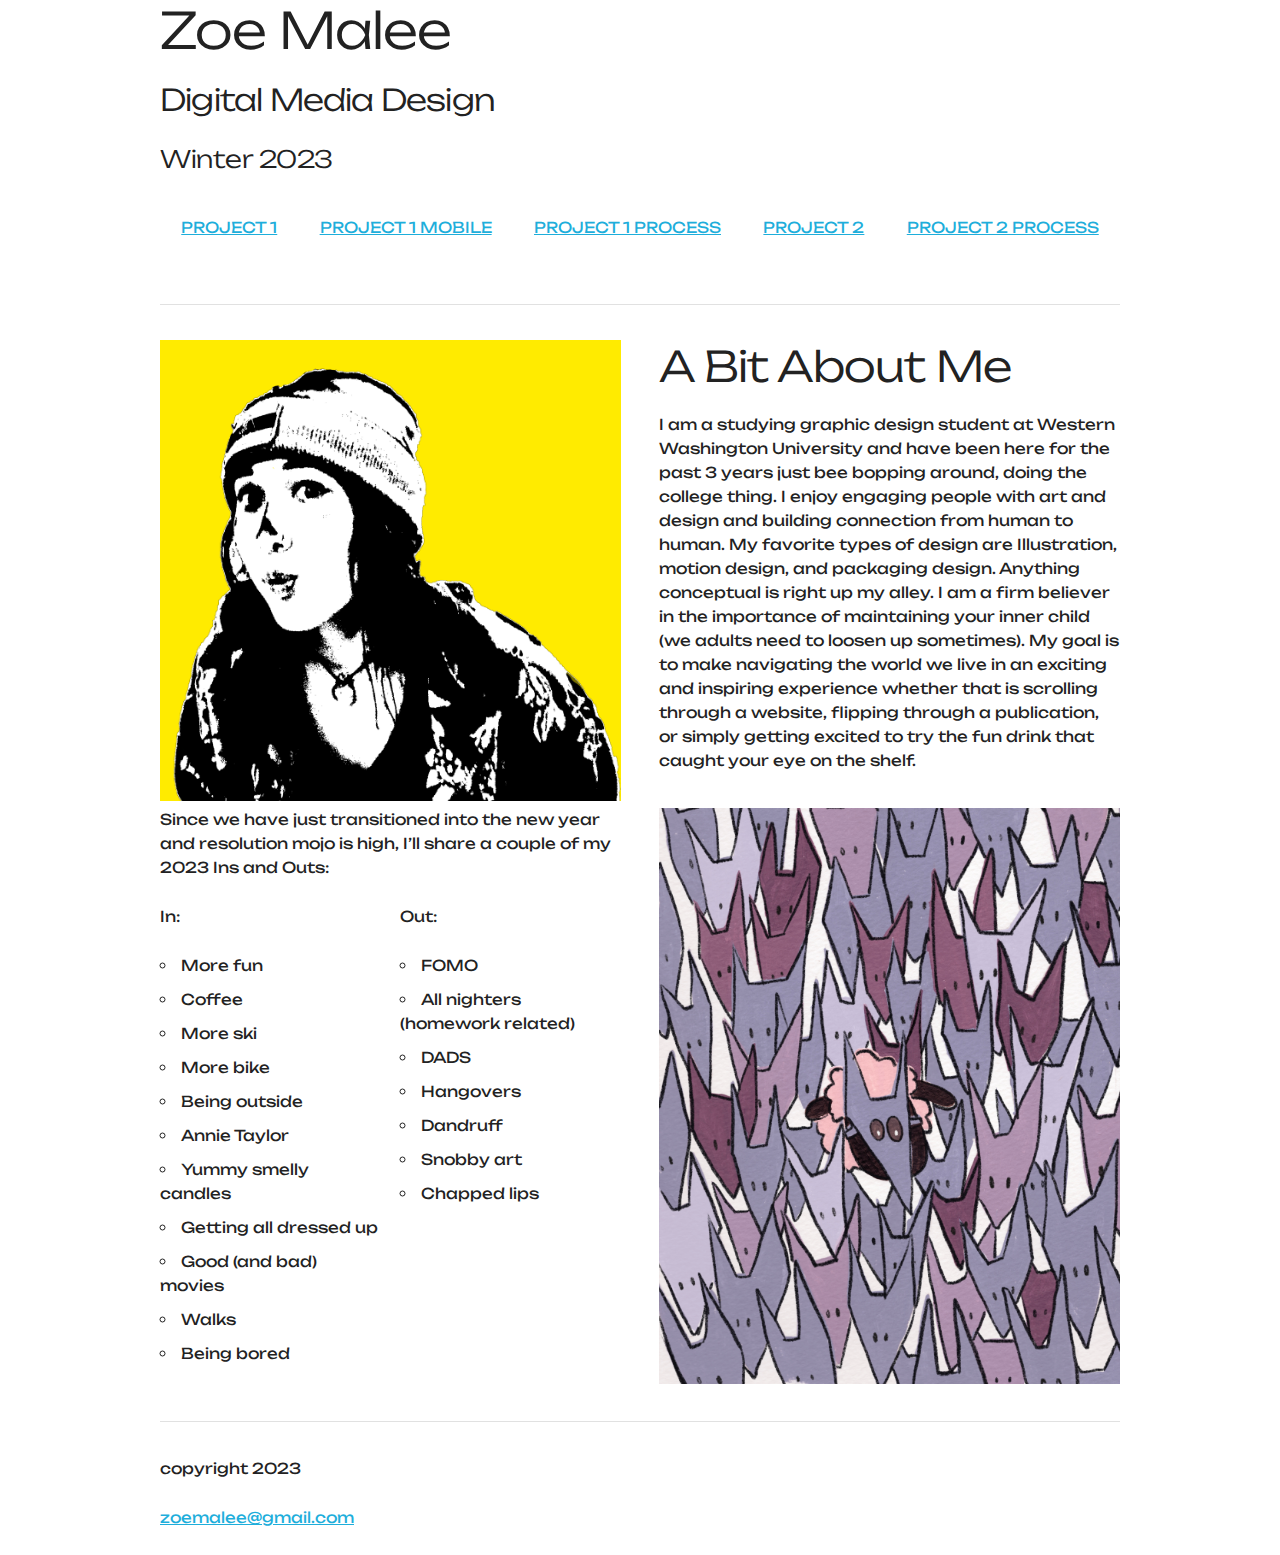
==== index.html @ 28cf7f3f "exercise5" ====
<!DOCTYPE html>
<html lang="en">
<head>
    <meta charset="UTF-8">
    <meta http-equiv="X-UA-Compatible" content="IE=edge">
    <meta name="viewport" content="width=device-width, initial-scale=1.0">
    <link href="css/normalize.css" rel="stylesheet" type="test/css">
    <link href="css/skeleton.css" rel="stylesheet" type="text/css">
    <link href="css/styesheet.css" rel="stylesheet" type="text/css">
    <link rel="preconnect" href="https://fonts.googleapis.com">
    <link rel="preconnect" href="https://fonts.gstatic.com" crossorigin>
    <link href="https://fonts.googleapis.com/css2?family=Unbounded:wght@400;700&display=swap" rel="stylesheet">

    <title>Zoe Malee</title>
</head>

<body class="container">

        <header class="row">

            <h1>Zoe Malee</h1>
            <h4>Digital Media Design</h4>
            <h5>Winter 2023</h5> 
        
            <div class="twelve.columns">
                <nav>
                    <ul>
                        <li><a href="https://www.figma.com/proto/zewEB4GdMNndcpH92auIuy/
                            SCF-Redesign?page-id=0%3A1&node-id=14%3A66&viewport=-1418%2C1649%2C0.
                            36&scaling=scale-down-width&starting-point-node-id=9%3A8" 
                            target="_blank">PROJECT 1</a></li>
                        <li><a href="https://www.figma.com/proto/zewEB4GdMNndcpH92auIuy/SCF-Redesign?
                            page-id=168%3A654&node-id=168%3A704&viewport=1887%2C902%2C0.69&scaling=scale-
                            down&starting-point-node-id=168%3A655&show-proto-sidebar=1" 
                            target="_blank">PROJECT 1 MOBILE</a></li>
                        <li><a href="pdf/SCFCaseStudy.pdf"
                            target="_blank">PROJECT 1 PROCESS</a></li>
                        <li><a href="project-2/index.html">PROJECT 2</a></li>
                        <li><a href="project-2-process/index.html">PROJECT 2 PROCESS</a></li>
                    </ul>
                </nav>
            </div>

        </header>
        

    <hr>
        <article class="row">
            
            <div class="six columns">

                <img class="u-full-width" src="images/profilephoto.png"/>

            </div>

            <div class="six columns">

                <h2>A Bit About Me</h2>
                    <p>
                        I am a studying graphic design student at Western Washington University and have 
                        been here for the past 3 years just bee bopping around, doing the college thing. 
                        I enjoy engaging people with art and design and building connection from human to
                        human. My favorite types of design are Illustration, motion design, and packaging 
                        design. Anything conceptual is right up my alley. I am a firm believer in the 
                        importance of maintaining your inner child (we adults need to loosen up sometimes). 
                        My goal is to make navigating the world we live in an exciting and inspiring experience 
                        whether that is scrolling through a website, flipping through a publication, or simply 
                        getting excited to try the fun drink that caught your eye on the shelf. 
                    </p>
            
            </div>

        </article>

        <div class="row">

            <div class="six columns">

                <p>Since we have just transitioned into the new year and resolution mojo is high, 
                    I’ll share a couple of my 2023 Ins and Outs:
                </p>

                <div>

                    <div class="six columns">
                        <p>In:</p>

                            <ul>
                                <li>More fun</li>
                                <li>Coffee</li>
                                <li>More ski</li>
                                <li>More bike</li>
                                <li>Being outside</li>
                                <li>Annie Taylor</li>
                                <li>Yummy smelly candles</li>
                                <li>Getting all dressed up</li>
                                <li>Good (and bad) movies</li>
                                <li>Walks</li>
                                <li>Being bored</li>
                            </ul>
                    </div>
                   
                    <div class="six columns">

                        <p>Out:</p>
                            <ul>
                                <li>FOMO</li>
                                <li>All nighters (homework related)</li>
                                <li>DADS</li> 
                                <li>Hangovers</li>
                                <li>Dandruff</li>
                                <li>Snobby art</li>
                                <li>Chapped lips</li>
                            </ul>

                    </div>

                </div>
            </div>
            
            <div class="six columns">
                
                <img class="u-full-width" src="images/wolves.jpg">

            </div>

         </div>
       
        <hr>
       
        <footer class="row">
            <p>copyright 2023</p>
            <p><a href="mailto:zoemalee@gmail.com">zoemalee@gmail.com</a></p>
        </footer>

</body>

</html>
---- css/skeleton.css ----
/*
* Skeleton V2.0.4
* Copyright 2014, Dave Gamache
* www.getskeleton.com
* Free to use under the MIT license.
* http://www.opensource.org/licenses/mit-license.php
* 12/29/2014
*/


/* Table of contents
––––––––––––––––––––––––––––––––––––––––––––––––––
- Grid
- Base Styles
- Typography
- Links
- Buttons
- Forms
- Lists
- Code
- Tables
- Spacing
- Utilities
- Clearing
- Media Queries
*/


/* Grid
–––––––––––––––––––––––––––––––––––––––––––––––––– */
.container {
  position: relative;
  width: 100%;
  max-width: 960px;
  margin: 0 auto;
  padding: 0 20px;
  box-sizing: border-box; }
.column,
.columns {
  width: 100%;
  float: left;
  box-sizing: border-box; }

/* For devices larger than 400px */
@media (min-width: 400px) {
  .container {
    width: 85%;
    padding: 0; }
}

/* For devices larger than 550px */
@media (min-width: 550px) {
  .container {
    width: 80%; }
  .column,
  .columns {
    margin-left: 4%; }
  .column:first-child,
  .columns:first-child {
    margin-left: 0; }

  .one.column,
  .one.columns                    { width: 4.66666666667%; }
  .two.columns                    { width: 13.3333333333%; }
  .three.columns                  { width: 22%;            }
  .four.columns                   { width: 30.6666666667%; }
  .five.columns                   { width: 39.3333333333%; }
  .six.columns                    { width: 48%;            }
  .seven.columns                  { width: 56.6666666667%; }
  .eight.columns                  { width: 65.3333333333%; }
  .nine.columns                   { width: 74.0%;          }
  .ten.columns                    { width: 82.6666666667%; }
  .eleven.columns                 { width: 91.3333333333%; }
  .twelve.columns                 { width: 100%; margin-left: 0; }

  .one-third.column               { width: 30.6666666667%; }
  .two-thirds.column              { width: 65.3333333333%; }

  .one-half.column                { width: 48%; }

  /* Offsets */
  .offset-by-one.column,
  .offset-by-one.columns          { margin-left: 8.66666666667%; }
  .offset-by-two.column,
  .offset-by-two.columns          { margin-left: 17.3333333333%; }
  .offset-by-three.column,
  .offset-by-three.columns        { margin-left: 26%;            }
  .offset-by-four.column,
  .offset-by-four.columns         { margin-left: 34.6666666667%; }
  .offset-by-five.column,
  .offset-by-five.columns         { margin-left: 43.3333333333%; }
  .offset-by-six.column,
  .offset-by-six.columns          { margin-left: 52%;            }
  .offset-by-seven.column,
  .offset-by-seven.columns        { margin-left: 60.6666666667%; }
  .offset-by-eight.column,
  .offset-by-eight.columns        { margin-left: 69.3333333333%; }
  .offset-by-nine.column,
  .offset-by-nine.columns         { margin-left: 78.0%;          }
  .offset-by-ten.column,
  .offset-by-ten.columns          { margin-left: 86.6666666667%; }
  .offset-by-eleven.column,
  .offset-by-eleven.columns       { margin-left: 95.3333333333%; }

  .offset-by-one-third.column,
  .offset-by-one-third.columns    { margin-left: 34.6666666667%; }
  .offset-by-two-thirds.column,
  .offset-by-two-thirds.columns   { margin-left: 69.3333333333%; }

  .offset-by-one-half.column,
  .offset-by-one-half.columns     { margin-left: 52%; }

}


/* Base Styles
–––––––––––––––––––––––––––––––––––––––––––––––––– */
/* NOTE
html is set to 62.5% so that all the REM measurements throughout Skeleton
are based on 10px sizing. So basically 1.5rem = 15px :) */
html {
  font-size: 62.5%; }
body {
  font-size: 1.5em; /* currently ems cause chrome bug misinterpreting rems on body element */
  line-height: 1.6;
  font-weight: 400;
  font-family: "Raleway", "HelveticaNeue", "Helvetica Neue", Helvetica, Arial, sans-serif;
  color: #222; }


/* Typography
–––––––––––––––––––––––––––––––––––––––––––––––––– */
h1, h2, h3, h4, h5, h6 {
  margin-top: 0;
  margin-bottom: 2rem;
  font-weight: 300; }
h1 { font-size: 4.0rem; line-height: 1.2;  letter-spacing: -.1rem;}
h2 { font-size: 3.6rem; line-height: 1.25; letter-spacing: -.1rem; }
h3 { font-size: 3.0rem; line-height: 1.3;  letter-spacing: -.1rem; }
h4 { font-size: 2.4rem; line-height: 1.35; letter-spacing: -.08rem; }
h5 { font-size: 1.8rem; line-height: 1.5;  letter-spacing: -.05rem; }
h6 { font-size: 1.5rem; line-height: 1.6;  letter-spacing: 0; }

/* Larger than phablet */
@media (min-width: 550px) {
  h1 { font-size: 5.0rem; }
  h2 { font-size: 4.2rem; }
  h3 { font-size: 3.6rem; }
  h4 { font-size: 3.0rem; }
  h5 { font-size: 2.4rem; }
  h6 { font-size: 1.5rem; }
}

p {
  margin-top: 0; }


/* Links
–––––––––––––––––––––––––––––––––––––––––––––––––– */
a {
  color: #1EAEDB; }
a:hover {
  color: #0FA0CE; }


/* Buttons
–––––––––––––––––––––––––––––––––––––––––––––––––– */
.button,
button,
input[type="submit"],
input[type="reset"],
input[type="button"] {
  display: inline-block;
  height: 38px;
  padding: 0 30px;
  color: #555;
  text-align: center;
  font-size: 11px;
  font-weight: 600;
  line-height: 38px;
  letter-spacing: .1rem;
  text-transform: uppercase;
  text-decoration: none;
  white-space: nowrap;
  background-color: transparent;
  border-radius: 4px;
  border: 1px solid #bbb;
  cursor: pointer;
  box-sizing: border-box; }
.button:hover,
button:hover,
input[type="submit"]:hover,
input[type="reset"]:hover,
input[type="button"]:hover,
.button:focus,
button:focus,
input[type="submit"]:focus,
input[type="reset"]:focus,
input[type="button"]:focus {
  color: #333;
  border-color: #888;
  outline: 0; }
.button.button-primary,
button.button-primary,
input[type="submit"].button-primary,
input[type="reset"].button-primary,
input[type="button"].button-primary {
  color: #FFF;
  background-color: #33C3F0;
  border-color: #33C3F0; }
.button.button-primary:hover,
button.button-primary:hover,
input[type="submit"].button-primary:hover,
input[type="reset"].button-primary:hover,
input[type="button"].button-primary:hover,
.button.button-primary:focus,
button.button-primary:focus,
input[type="submit"].button-primary:focus,
input[type="reset"].button-primary:focus,
input[type="button"].button-primary:focus {
  color: #FFF;
  background-color: #1EAEDB;
  border-color: #1EAEDB; }


/* Forms
–––––––––––––––––––––––––––––––––––––––––––––––––– */
input[type="email"],
input[type="number"],
input[type="search"],
input[type="text"],
input[type="tel"],
input[type="url"],
input[type="password"],
textarea,
select {
  height: 38px;
  padding: 6px 10px; /* The 6px vertically centers text on FF, ignored by Webkit */
  background-color: #fff;
  border: 1px solid #D1D1D1;
  border-radius: 4px;
  box-shadow: none;
  box-sizing: border-box; }
/* Removes awkward default styles on some inputs for iOS */
input[type="email"],
input[type="number"],
input[type="search"],
input[type="text"],
input[type="tel"],
input[type="url"],
input[type="password"],
textarea {
  -webkit-appearance: none;
     -moz-appearance: none;
          appearance: none; }
textarea {
  min-height: 65px;
  padding-top: 6px;
  padding-bottom: 6px; }
input[type="email"]:focus,
input[type="number"]:focus,
input[type="search"]:focus,
input[type="text"]:focus,
input[type="tel"]:focus,
input[type="url"]:focus,
input[type="password"]:focus,
textarea:focus,
select:focus {
  border: 1px solid #33C3F0;
  outline: 0; }
label,
legend {
  display: block;
  margin-bottom: .5rem;
  font-weight: 600; }
fieldset {
  padding: 0;
  border-width: 0; }
input[type="checkbox"],
input[type="radio"] {
  display: inline; }
label > .label-body {
  display: inline-block;
  margin-left: .5rem;
  font-weight: normal; }


/* Lists
–––––––––––––––––––––––––––––––––––––––––––––––––– */
ul {
  list-style: circle inside; }
ol {
  list-style: decimal inside; }
ol, ul {
  padding-left: 0;
  margin-top: 0; }
ul ul,
ul ol,
ol ol,
ol ul {
  margin: 1.5rem 0 1.5rem 3rem;
  font-size: 90%; }
li {
  margin-bottom: 1rem; }


/* Code
–––––––––––––––––––––––––––––––––––––––––––––––––– */
code {
  padding: .2rem .5rem;
  margin: 0 .2rem;
  font-size: 90%;
  white-space: nowrap;
  background: #F1F1F1;
  border: 1px solid #E1E1E1;
  border-radius: 4px; }
pre > code {
  display: block;
  padding: 1rem 1.5rem;
  white-space: pre; }


/* Tables
–––––––––––––––––––––––––––––––––––––––––––––––––– */
th,
td {
  padding: 12px 15px;
  text-align: left;
  border-bottom: 1px solid #E1E1E1; }
th:first-child,
td:first-child {
  padding-left: 0; }
th:last-child,
td:last-child {
  padding-right: 0; }


/* Spacing
–––––––––––––––––––––––––––––––––––––––––––––––––– */
button,
.button {
  margin-bottom: 1rem; }
input,
textarea,
select,
fieldset {
  margin-bottom: 1.5rem; }
pre,
blockquote,
dl,
figure,
table,
p,
ul,
ol,
form {
  margin-bottom: 2.5rem; }


/* Utilities
–––––––––––––––––––––––––––––––––––––––––––––––––– */
.u-full-width {
  width: 100%;
  box-sizing: border-box; }
.u-max-full-width {
  max-width: 100%;
  box-sizing: border-box; }
.u-pull-right {
  float: right; }
.u-pull-left {
  float: left; }


/* Misc
–––––––––––––––––––––––––––––––––––––––––––––––––– */
hr {
  margin-top: 3rem;
  margin-bottom: 3.5rem;
  border-width: 0;
  border-top: 1px solid #E1E1E1; }


/* Clearing
–––––––––––––––––––––––––––––––––––––––––––––––––– */

/* Self Clearing Goodness */
.container:after,
.row:after,
.u-cf {
  content: "";
  display: table;
  clear: both; }


/* Media Queries
–––––––––––––––––––––––––––––––––––––––––––––––––– */
/*
Note: The best way to structure the use of media queries is to create the queries
near the relevant code. For example, if you wanted to change the styles for buttons
on small devices, paste the mobile query code up in the buttons section and style it
there.
*/


/* Larger than mobile */
@media (min-width: 400px) {}

/* Larger than phablet (also point when grid becomes active) */
@media (min-width: 550px) {}

/* Larger than tablet */
@media (min-width: 750px) {}

/* Larger than desktop */
@media (min-width: 1000px) {}

/* Larger than Desktop HD */
@media (min-width: 1200px) {}
---- css/styesheet.css ----
/* exercise 5*/
*{font-family: 'Unbounded', cursive;
}

nav {
    text-align: center;
    padding-top: 2%;
    padding-bottom: 1%;
}
nav li {
    list-style: none;
    display: inline;
}

nav a {
    margin: 2%;
}
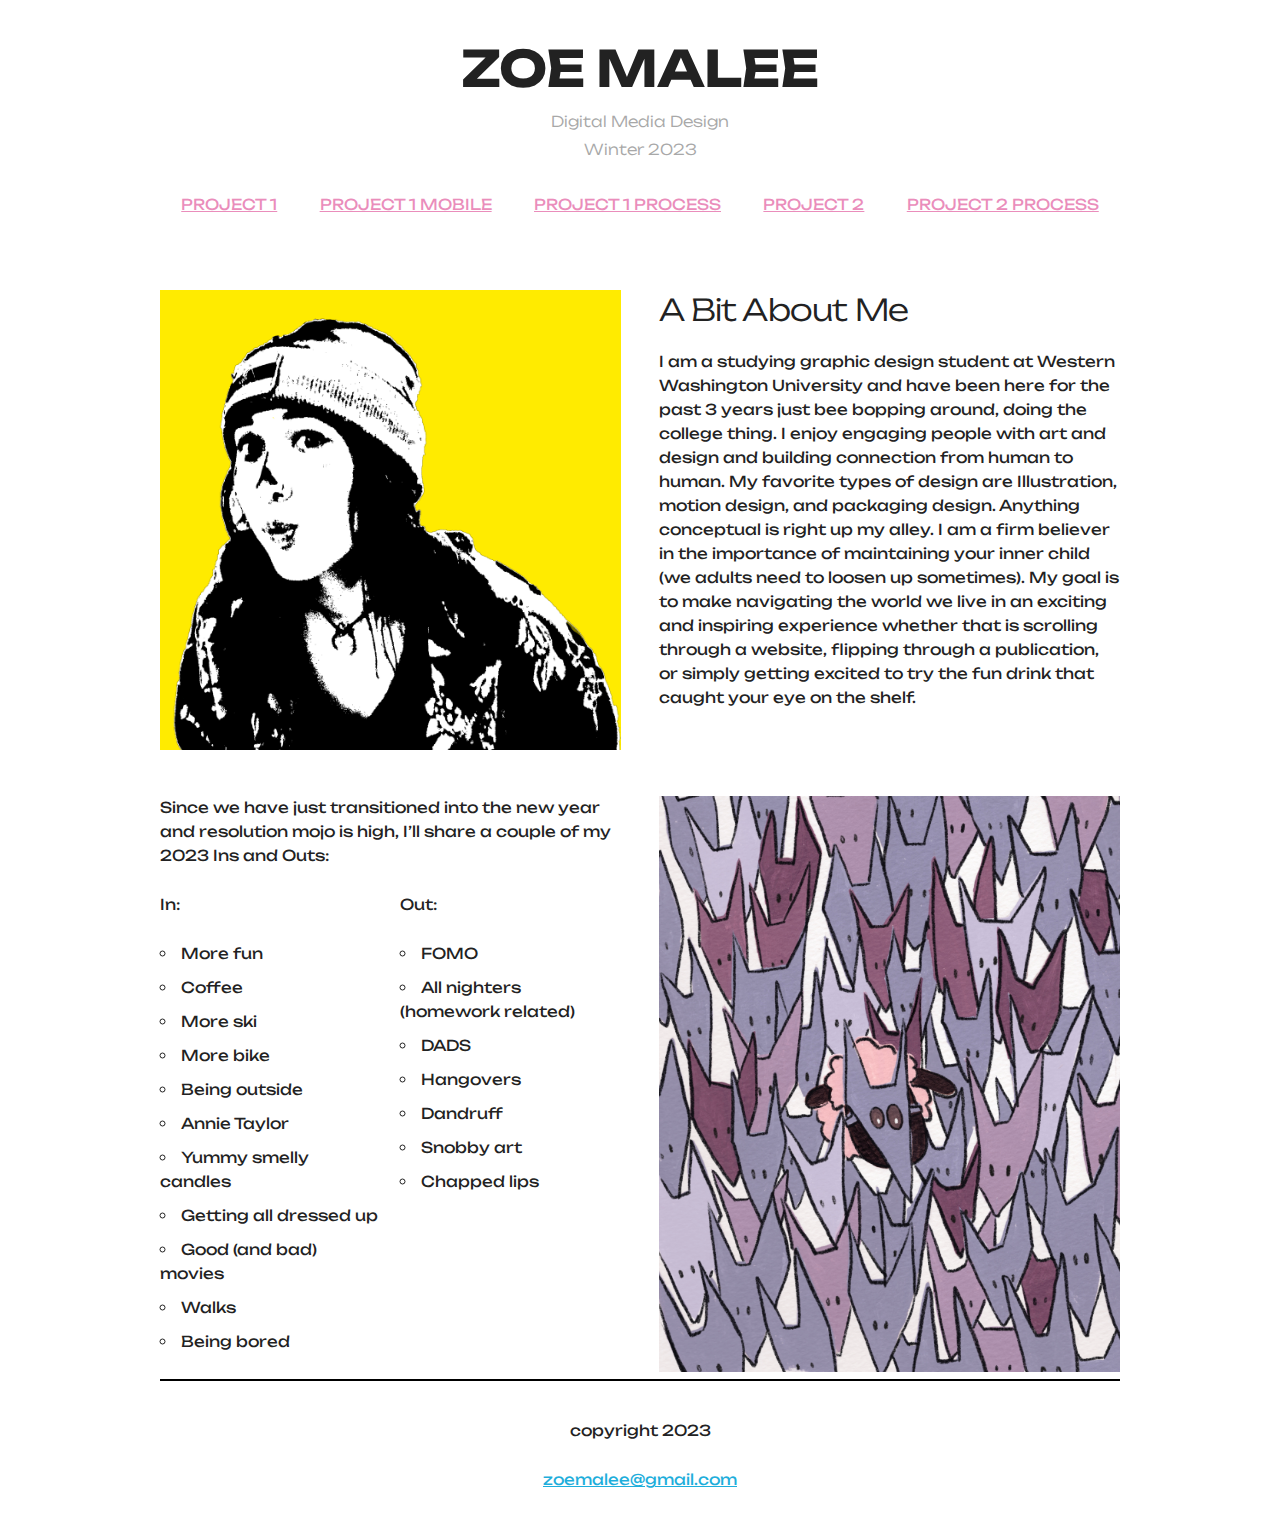
==== commit b09722c3: "exercise 5" ====
--- a/index.html
+++ b/index.html
@@ -16,11 +16,11 @@
 
 <body class="container">
 
-        <header class="row">
+        <header class="row rowpadding">
 
-            <h1>Zoe Malee</h1>
-            <h4>Digital Media Design</h4>
-            <h5>Winter 2023</h5> 
+            <h1 class="uppercase">Zoe Malee</h1>
+            <h6>Digital Media Design</h6>
+            <h6>Winter 2023</h6> 
         
             <div class="twelve.columns">
                 <nav>
@@ -44,8 +44,8 @@
         </header>
         
 
-    <hr>
-        <article class="row">
+
+        <article class="row rowpadding">
             
             <div class="six columns">
 
@@ -55,7 +55,7 @@
 
             <div class="six columns">
 
-                <h2>A Bit About Me</h2>
+                <h4>A Bit About Me</h4>
                     <p>
                         I am a studying graphic design student at Western Washington University and have 
                         been here for the past 3 years just bee bopping around, doing the college thing. 
@@ -72,7 +72,7 @@
 
         </article>
 
-        <div class="row">
+        <div class="row rowpadding">
 
             <div class="six columns">
 
@@ -128,7 +128,7 @@
        
         <hr>
        
-        <footer class="row">
+        <footer class="row rowpadding">
             <p>copyright 2023</p>
             <p><a href="mailto:zoemalee@gmail.com">zoemalee@gmail.com</a></p>
         </footer>
--- a/css/styesheet.css
+++ b/css/styesheet.css
@@ -2,6 +2,23 @@
 *{font-family: 'Unbounded', cursive;
 }
 
+/* utilities 
+__________________*/
+
+.rowpadding {
+    padding-top: 4%;
+}
+
+.uppercase {
+    text-transform: uppercase;
+}
+
+/* elements 
+___________________*/
+
+header {
+    text-align: center;
+}
 nav {
     text-align: center;
     padding-top: 2%;
@@ -14,4 +31,40 @@
 
 nav a {
     margin: 2%;
-}+    color: rgb(234, 141, 187);
+}
+
+footer {
+    text-align: center;
+}
+
+h1 {
+    font-weight: bold;
+}
+
+h6 {
+    line-height: .5em;
+    color: rgb(168, 168, 168);
+}
+
+hr {
+    clear: both;
+    margin: 0;
+    background-color: rgb(0, 0, 0);
+    height: 2px;
+    border: 0;
+}
+
+
+body {
+    background-color: white;
+}
+
+
+@media only screen and (max-width 750px) {
+    .flexbox {
+        display: flex;
+        flex-direction: column-reverse;
+    }
+}
+
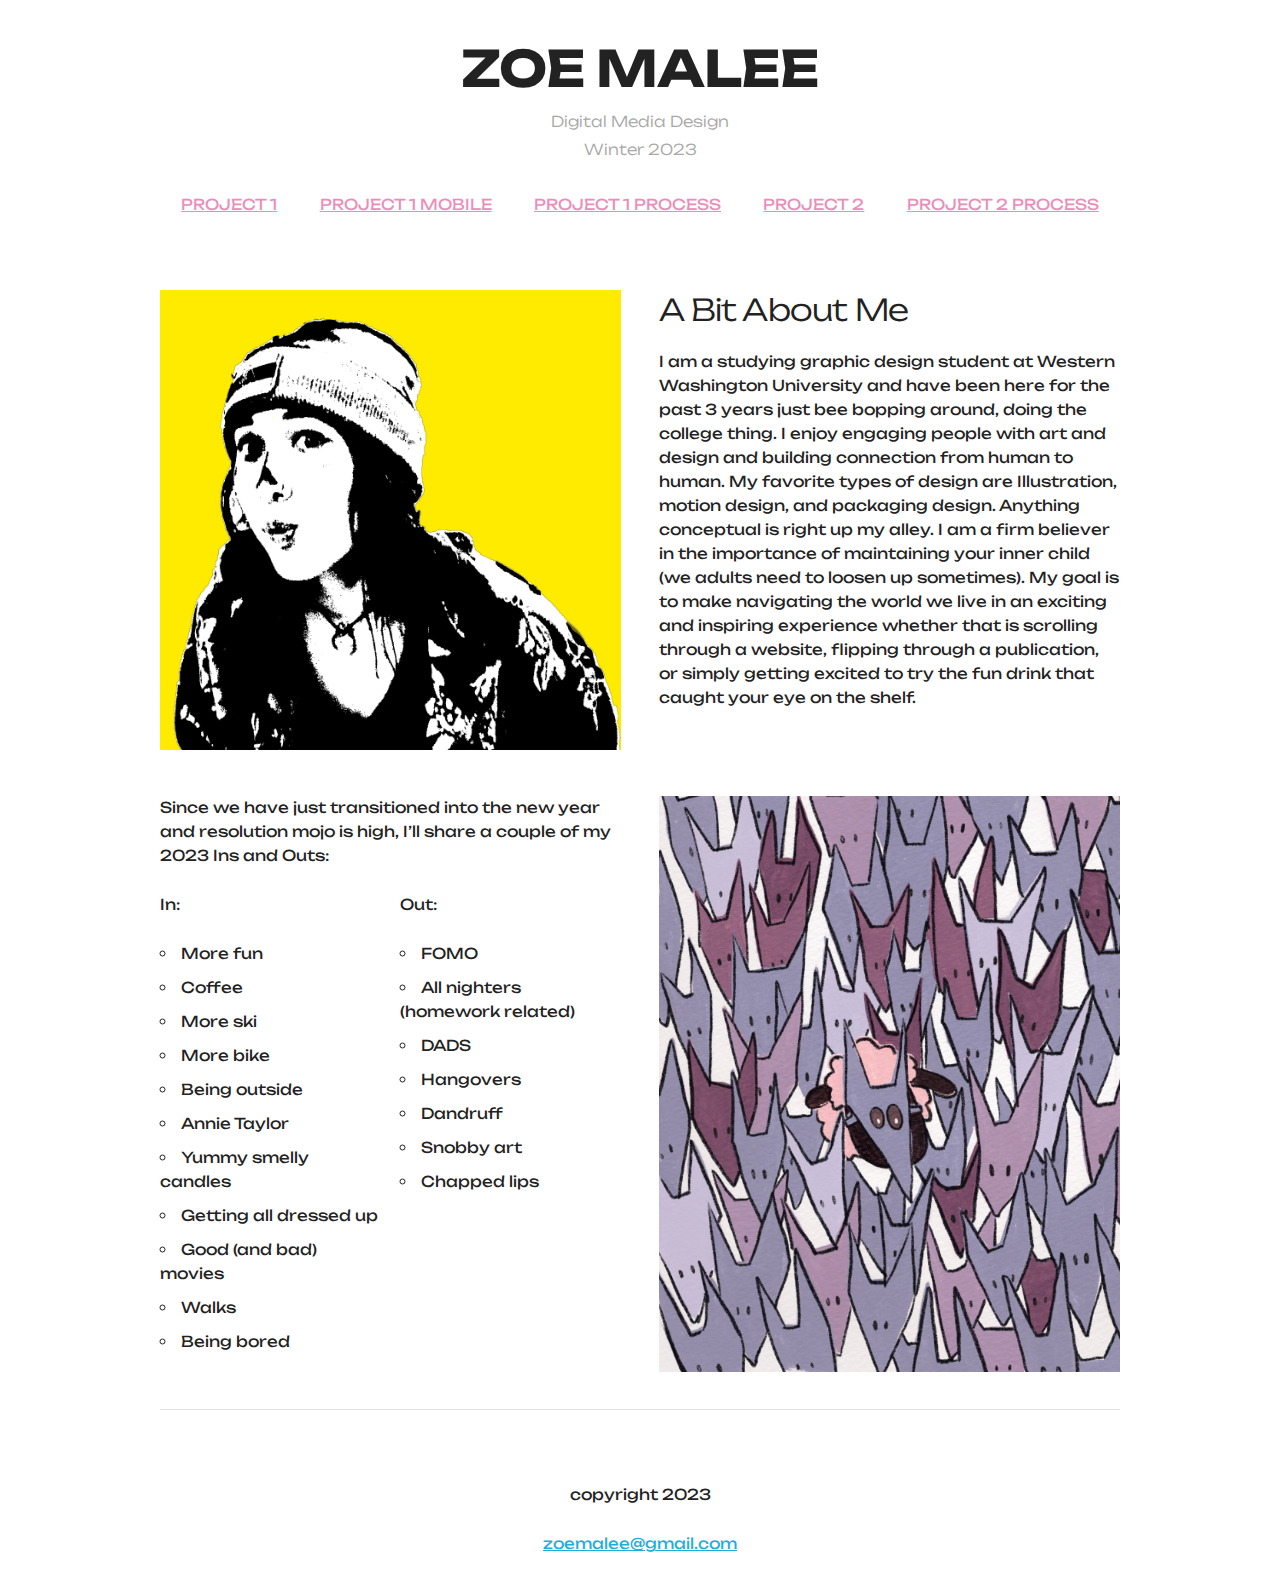
==== commit 83aa7048: "Update index.html" ====
--- a/index.html
+++ b/index.html
@@ -72,7 +72,7 @@
 
         </article>
 
-        <div class="row rowpadding">
+        <div class="row rowpadding flexbox">
 
             <div class="six columns">
 
--- a/css/styesheet.css
+++ b/css/styesheet.css
@@ -47,13 +47,6 @@
     color: rgb(168, 168, 168);
 }
 
-hr {
-    clear: both;
-    margin: 0;
-    background-color: rgb(0, 0, 0);
-    height: 2px;
-    border: 0;
-}
 
 
 body {
@@ -61,10 +54,3 @@
 }
 
 
-@media only screen and (max-width 750px) {
-    .flexbox {
-        display: flex;
-        flex-direction: column-reverse;
-    }
-}
-
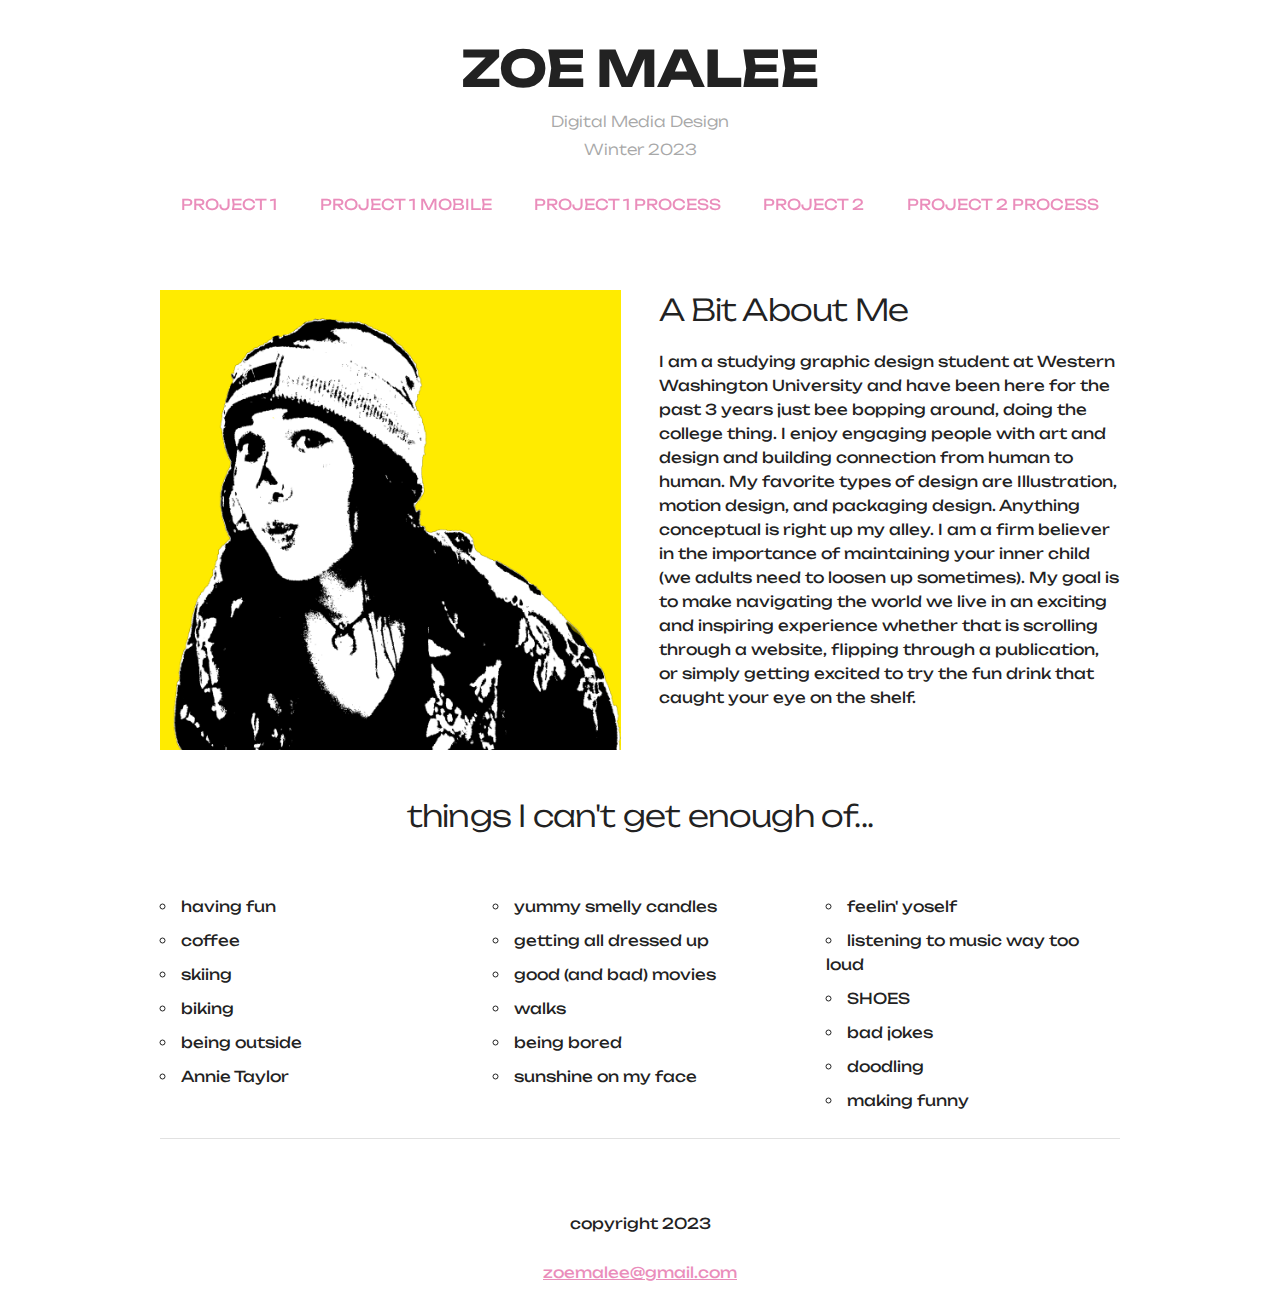
==== commit b1b0649f: "sticky" ====
--- a/index.html
+++ b/index.html
@@ -21,27 +21,28 @@
             <h1 class="uppercase">Zoe Malee</h1>
             <h6>Digital Media Design</h6>
             <h6>Winter 2023</h6> 
-        
-            <div class="twelve.columns">
-                <nav>
-                    <ul>
-                        <li><a href="https://www.figma.com/proto/zewEB4GdMNndcpH92auIuy/
-                            SCF-Redesign?page-id=0%3A1&node-id=14%3A66&viewport=-1418%2C1649%2C0.
-                            36&scaling=scale-down-width&starting-point-node-id=9%3A8" 
-                            target="_blank">PROJECT 1</a></li>
-                        <li><a href="https://www.figma.com/proto/zewEB4GdMNndcpH92auIuy/SCF-Redesign?
-                            page-id=168%3A654&node-id=168%3A704&viewport=1887%2C902%2C0.69&scaling=scale-
-                            down&starting-point-node-id=168%3A655&show-proto-sidebar=1" 
-                            target="_blank">PROJECT 1 MOBILE</a></li>
-                        <li><a href="pdf/SCFCaseStudy.pdf"
-                            target="_blank">PROJECT 1 PROCESS</a></li>
-                        <li><a href="project-2/index.html">PROJECT 2</a></li>
-                        <li><a href="project-2-process/index.html">PROJECT 2 PROCESS</a></li>
-                    </ul>
-                </nav>
-            </div>
+        </header>
 
-        </header>
+        <div class="twelve.columns sticky">
+            <nav>
+                <ul>
+                    <li><a href="https://www.figma.com/proto/zewEB4GdMNndcpH92auIuy/SCF-Redesign?
+                        page-id=0%3A1&node-id=9%3A8&viewport=1386%2C-1798%2C0.56&scaling=scale-
+                        down-width&starting-point-node-id=9%3A8" 
+                        target="_blank">PROJECT 1</a></li>
+                    <li><a href="https://www.figma.com/proto/zewEB4GdMNndcpH92auIuy/SCF-Redesign?
+                        page-id=168%3A654&node-id=168%3A704&viewport=1887%2C902%2C0.69&scaling=scale-
+                        down&starting-point-node-id=168%3A655&show-proto-sidebar=1" 
+                        target="_blank">PROJECT 1 MOBILE</a></li>
+                    <li><a href="pdf/SCFCaseStudy.pdf"
+                        target="_blank">PROJECT 1 PROCESS</a></li>
+                    <li><a href="project-2/index.html">PROJECT 2</a></li>
+                    <li><a href="project-2-process/index.html">PROJECT 2 PROCESS</a></li>
+                </ul>
+            </nav>
+        </div>
+
+
         
 
 
@@ -74,57 +75,47 @@
 
         <div class="row rowpadding flexbox">
 
-            <div class="six columns">
+            <div class="twelve columns">
+                <h4>things I can't get enough of...
+                </h4>
+            </div>
 
-                <p>Since we have just transitioned into the new year and resolution mojo is high, 
-                    I’ll share a couple of my 2023 Ins and Outs:
-                </p>
+            <div>
+                <div class="four columns rowpadding">
+                        <ul>
+                            <li>having fun</li>
+                            <li>coffee</li>
+                            <li>skiing</li>
+                            <li>biking</li>
+                            <li>being outside</li>
+                            <li>Annie Taylor</li>
+                        </ul>
+                </div>
 
-                <div>
+                <div class="four columns rowpadding">
+                    <ul>
+                        <li>yummy smelly candles</li>
+                        <li>getting all dressed up</li>
+                        <li>good (and bad) movies</li>
+                        <li>walks</li>
+                        <li>being bored</li>
+                        <li>sunshine on my face</li>
+                    </ul>
+                </div>
 
-                    <div class="six columns">
-                        <p>In:</p>
-
-                            <ul>
-                                <li>More fun</li>
-                                <li>Coffee</li>
-                                <li>More ski</li>
-                                <li>More bike</li>
-                                <li>Being outside</li>
-                                <li>Annie Taylor</li>
-                                <li>Yummy smelly candles</li>
-                                <li>Getting all dressed up</li>
-                                <li>Good (and bad) movies</li>
-                                <li>Walks</li>
-                                <li>Being bored</li>
-                            </ul>
-                    </div>
-                   
-                    <div class="six columns">
-
-                        <p>Out:</p>
-                            <ul>
-                                <li>FOMO</li>
-                                <li>All nighters (homework related)</li>
-                                <li>DADS</li> 
-                                <li>Hangovers</li>
-                                <li>Dandruff</li>
-                                <li>Snobby art</li>
-                                <li>Chapped lips</li>
-                            </ul>
-
-                    </div>
-
+                <div class="four columns rowpadding">
+                    <ul>
+                        <li>feelin' yoself</li>
+                        <li>listening to music way too loud</li>
+                        <li>SHOES</li>
+                        <li>bad jokes</li>
+                        <li>doodling</li>
+                        <li>making funny</li>
+                    </ul>
                 </div>
-            </div>
-            
-            <div class="six columns">
-                
-                <img class="u-full-width" src="images/wolves.jpg">
 
             </div>
 
-         </div>
        
         <hr>
        
--- a/css/styesheet.css
+++ b/css/styesheet.css
@@ -13,6 +13,16 @@
     text-transform: uppercase;
 }
 
+.sticky {
+    position: fixed;
+    position: sticky;
+    top: 0;
+}
+
+.twelve.columns{
+    text-align: center;
+}
+
 /* elements 
 ___________________*/
 
@@ -23,6 +33,8 @@
     text-align: center;
     padding-top: 2%;
     padding-bottom: 1%;
+    position: relative;
+    z-index: 999;
 }
 nav li {
     list-style: none;
@@ -32,10 +44,16 @@
 nav a {
     margin: 2%;
     color: rgb(234, 141, 187);
+    text-decoration: none;
 }
 
 footer {
     text-align: center;
+    clear: both;
+}
+
+hr {
+    clear: both;
 }
 
 h1 {
@@ -53,4 +71,18 @@
     background-color: white;
 }
 
+a:link {
+    color:rgb(234, 141, 187);
+}
 
+a:visited {
+    color: rgb(57, 117, 173);
+}
+
+a:hover {
+   color:  rgb(236, 64, 113)
+}
+a:active {
+    color: rgb(236, 64, 113);
+}
+
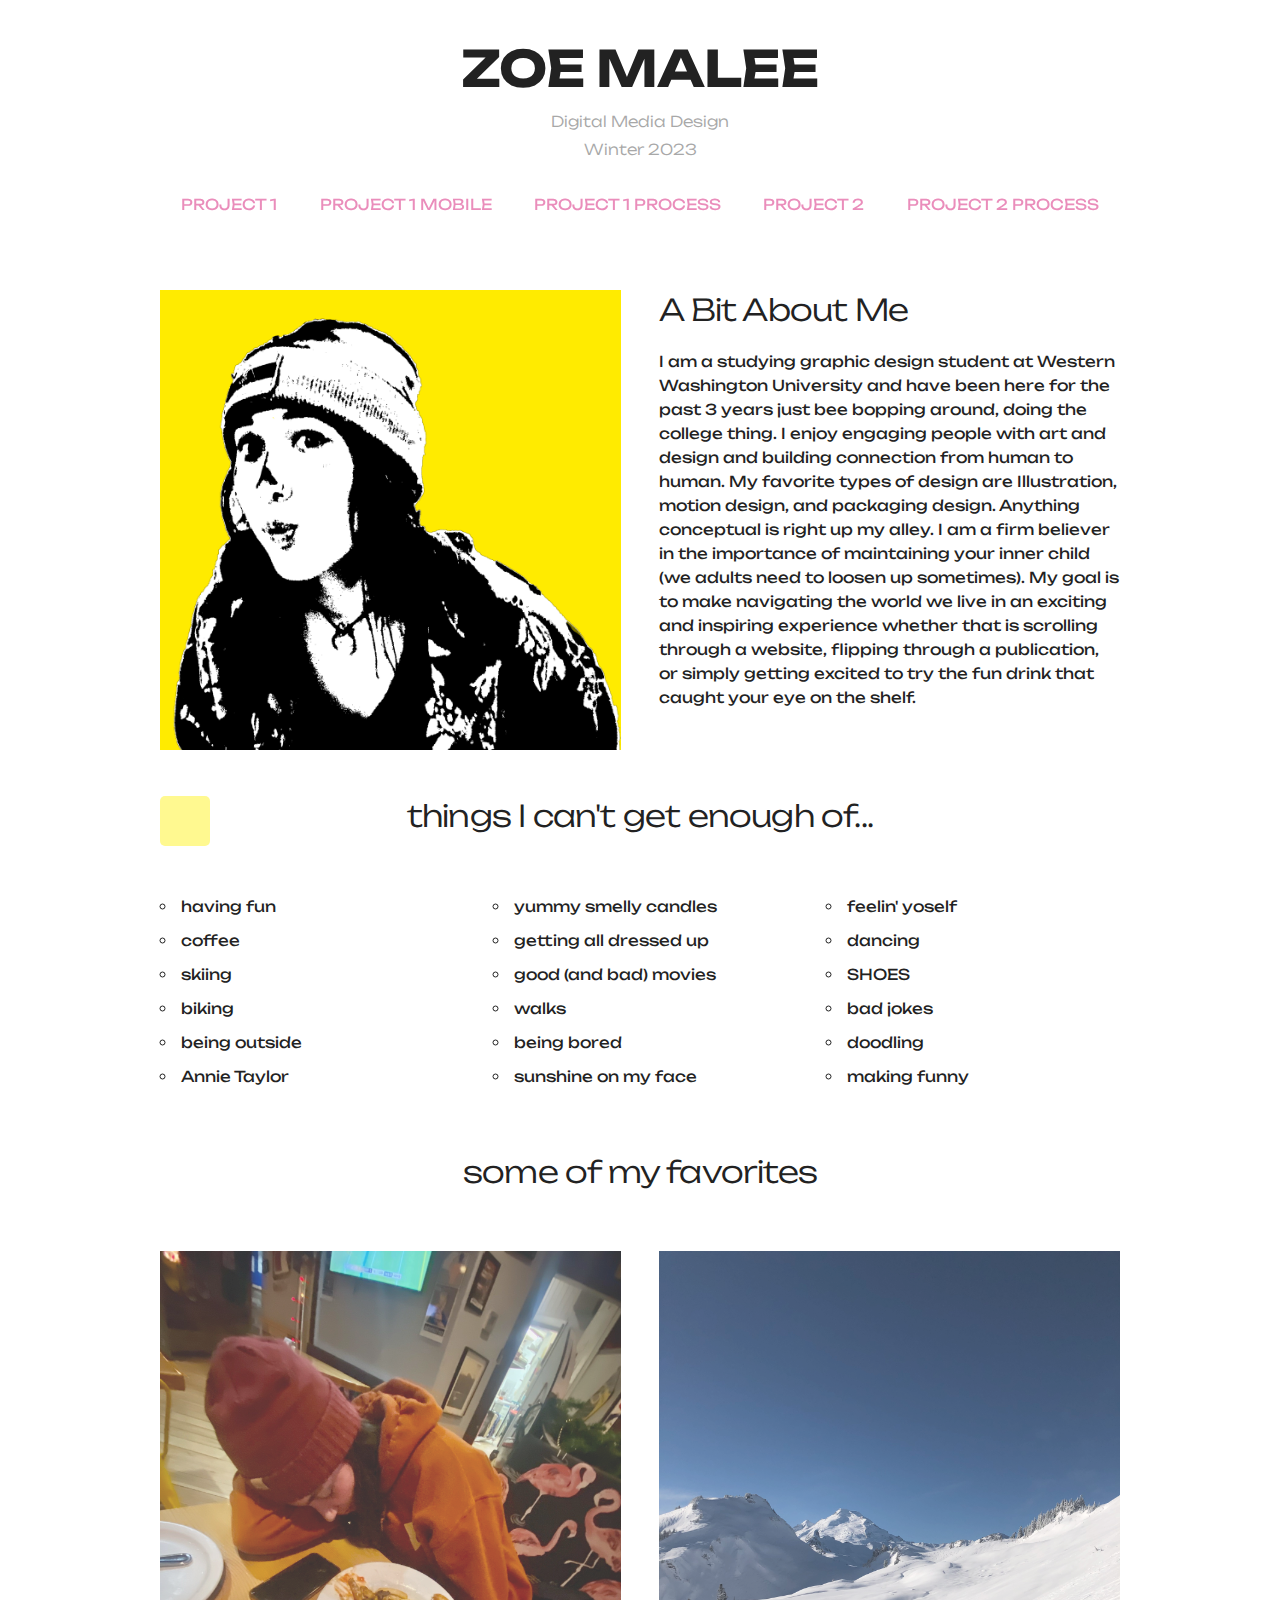
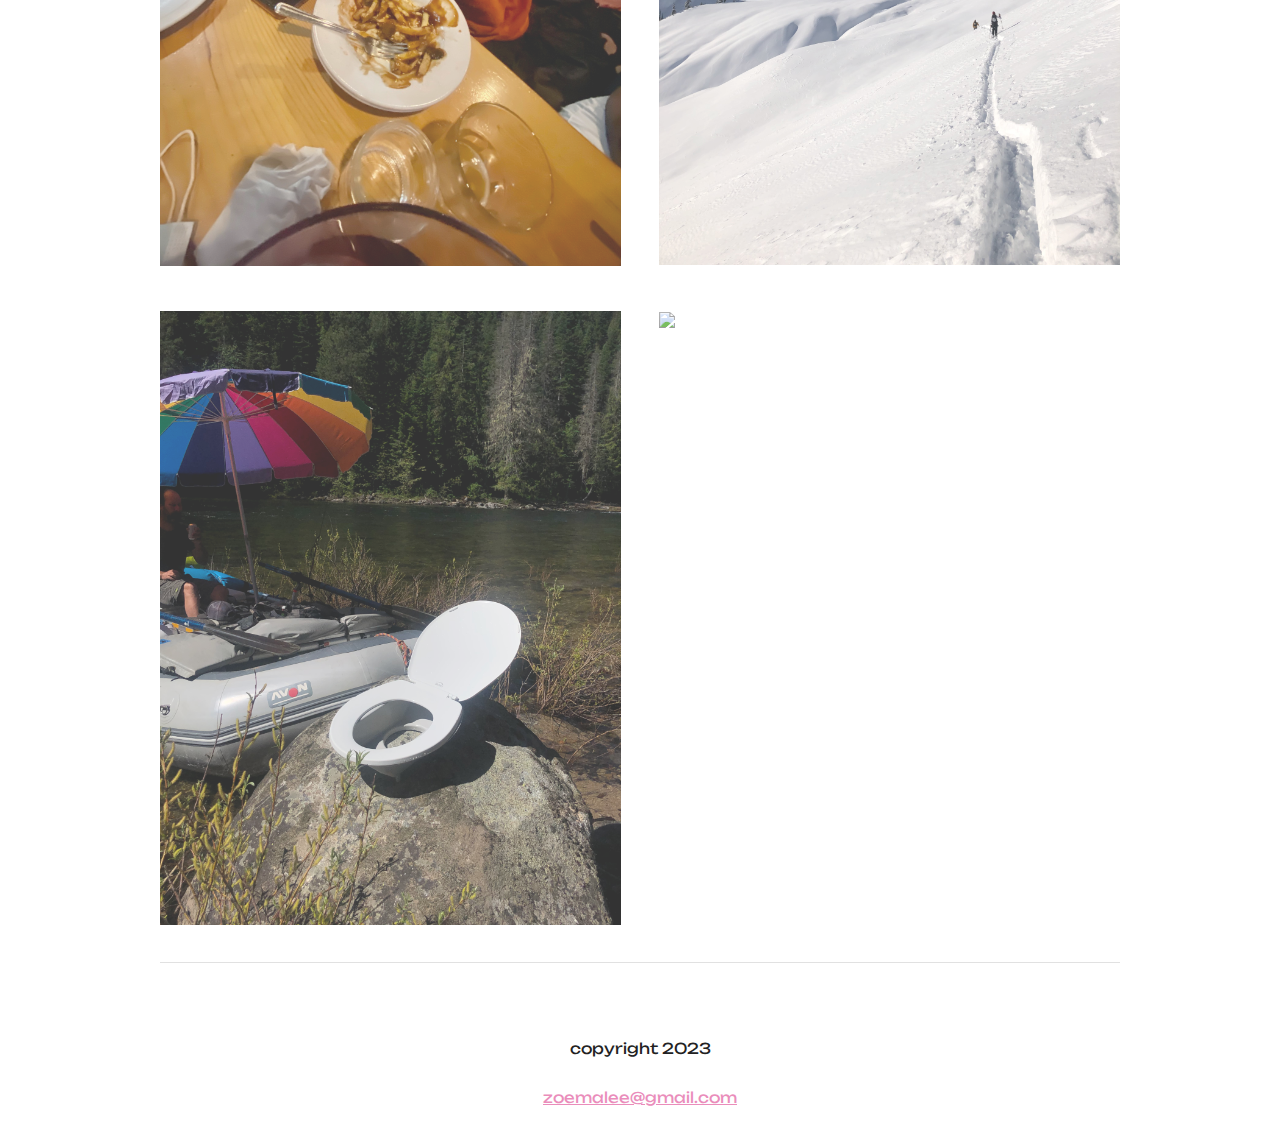
==== commit f3e2a914: "ex6" ====
--- a/index.html
+++ b/index.html
@@ -79,6 +79,8 @@
                 <h4>things I can't get enough of...
                 </h4>
             </div>
+            
+            <div class="circle"></div>
 
             <div>
                 <div class="four columns rowpadding">
@@ -106,7 +108,7 @@
                 <div class="four columns rowpadding">
                     <ul>
                         <li>feelin' yoself</li>
-                        <li>listening to music way too loud</li>
+                        <li>dancing</li>
                         <li>SHOES</li>
                         <li>bad jokes</li>
                         <li>doodling</li>
@@ -115,8 +117,41 @@
                 </div>
 
             </div>
+        </div>    
+        
 
-       
+        <div class="row rowpadding">
+
+            <div class="twelve columns extrapad">
+                <h4>some of my favorites
+                </h4>
+            </div>
+
+            <div class="row rowpadding">
+
+                <div class="six columns transition">
+                    <img class="u-full-width" src="images/kelda.JPG">
+                </div>
+
+                <div class="six columns transition">
+                    <img class="u-full-width" src="images/skiing.jpeg">
+                </div>
+
+            </div>  
+
+            <div class="row rowpadding">
+        
+                <div class="six columns transition">
+                    <img class="u-full-width" src="images/toilet.jpeg">
+                </div>
+                <div class="six columns transition">
+                    <img class="u-full-width" src="images/talia.JPG">
+                </div>
+
+            </div>
+
+        </div>     
+
         <hr>
        
         <footer class="row rowpadding">
--- a/css/styesheet.css
+++ b/css/styesheet.css
@@ -21,6 +21,25 @@
 
 .twelve.columns{
     text-align: center;
+}
+
+.extrapad {
+    padding-bottom: 4%;
+}
+
+.circle {
+    height: 50px;
+    width: 50px;
+    background-color: rgb(255, 249, 144);
+    border-radius: 10%;
+    animation-name: rectangle;
+    animation-duration: 3s;
+    animation-iteration-count: infinite;
+}
+
+.transition{
+    opacity: 80%;
+    transition: opacity 1s;
 }
 
 /* elements 
@@ -86,3 +105,12 @@
     color: rgb(236, 64, 113);
 }
 
+.transition:hover {
+    opacity: 100%;
+}
+
+@keyframes rectangle {
+    0% {width: 50px;}
+    50% {width: 100%;}
+    100% {width: 50px;}
+}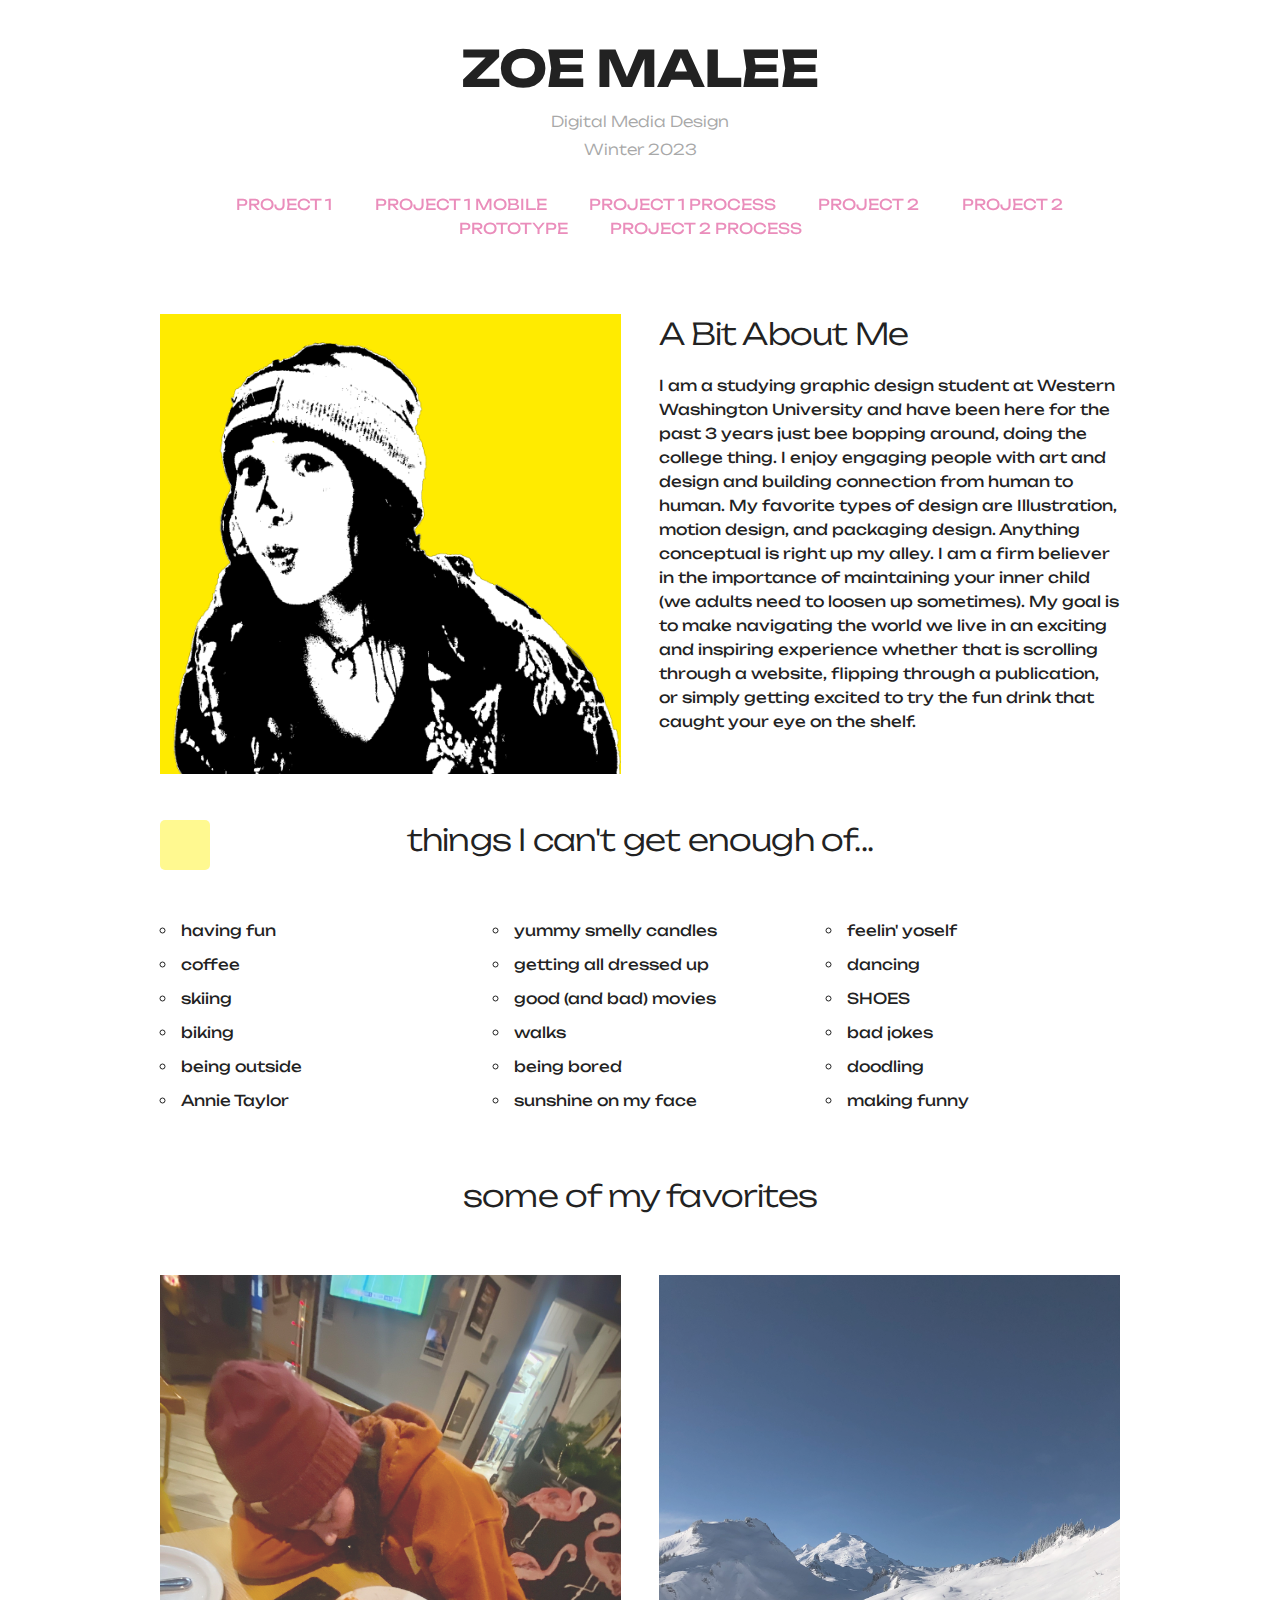
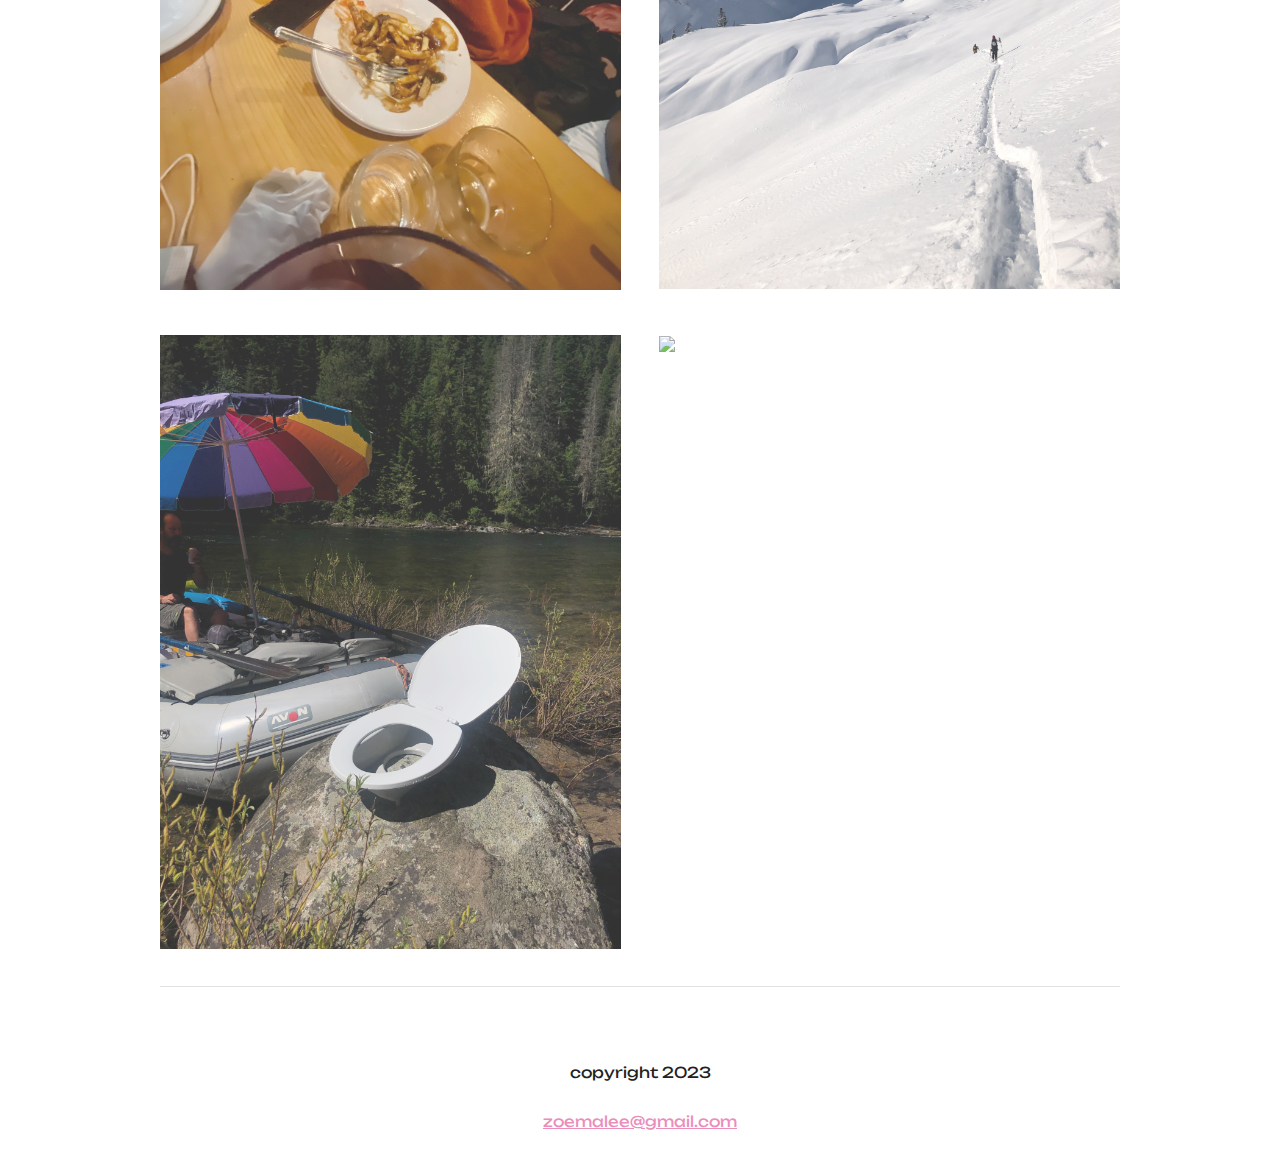
==== commit 06e7f436: "upload" ====
--- a/index.html
+++ b/index.html
@@ -36,8 +36,12 @@
                         target="_blank">PROJECT 1 MOBILE</a></li>
                     <li><a href="pdf/SCFCaseStudy.pdf"
                         target="_blank">PROJECT 1 PROCESS</a></li>
-                    <li><a href="project-2/index.html">PROJECT 2</a></li>
-                    <li><a href="project-2-process/index.html">PROJECT 2 PROCESS</a></li>
+                    <li><a href="https://zoemalee.github.io/360final/"
+                        target="_blank">PROJECT 2</a></li>
+                    <li><a href="https://www.figma.com/proto/ONYfjURwLmXi8GCMjtrs91/Interactive-
+                        Web?page-id=0%3A1&node-id=90%3A11&viewport=345%2C-407%2C0.31&scaling=scale-down-width"
+                        target="_blank">PROJECT 2 PROTOTYPE</a></li>
+                    <li><a href="360final/pdf/Case Study.pdf">PROJECT 2 PROCESS</a></li>
                 </ul>
             </nav>
         </div>
